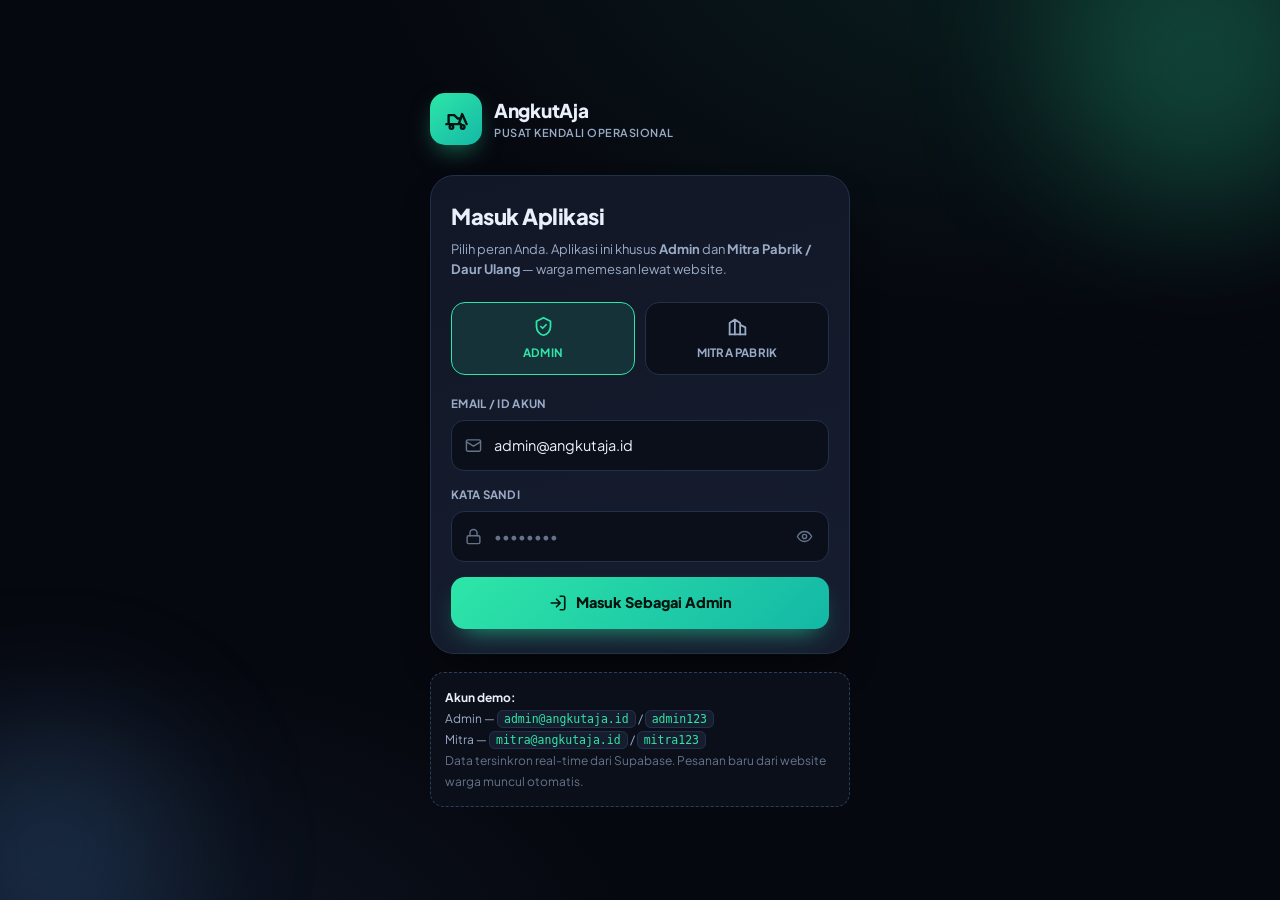
==== angkutaja-admin/index.html @ 64e27e25 "feat: aplikasi Pusat Kendali Admin & Mitra Pabrik (PWA, realtime Supabase)" ====
<!doctype html>
<html lang="id">
<head>
<meta charset="utf-8" />
<meta name="viewport" content="width=device-width, initial-scale=1, maximum-scale=1, viewport-fit=cover" />
<title>AngkutAja — Pusat Kendali Admin & Mitra</title>
<meta name="description" content="Aplikasi Pusat Kendali Admin & Mitra Pabrik AngkutAja. Terhubung real-time dua arah dengan website warga." />
<meta name="theme-color" content="#06080f" />
<meta name="apple-mobile-web-app-capable" content="yes" />
<meta name="mobile-web-app-capable" content="yes" />
<meta name="apple-mobile-web-app-status-bar-style" content="black-translucent" />
<meta name="apple-mobile-web-app-title" content="AngkutAja Admin" />
<meta name="application-name" content="AngkutAja Admin" />
<link rel="manifest" href="manifest.webmanifest" />
<link rel="apple-touch-icon" href="icons/icon-192.png" />
<link rel="icon" type="image/png" sizes="192x192" href="icons/icon-192.png" />
<link rel="preconnect" href="https://fonts.googleapis.com" />
<link rel="preconnect" href="https://fonts.gstatic.com" crossorigin />
<link href="https://fonts.googleapis.com/css2?family=Plus+Jakarta+Sans:wght@400;600;700;800&display=swap" rel="stylesheet" />
<link rel="stylesheet" href="styles.css" />
</head>
<body>

<!-- ============ SPLASH ============ -->
<div class="splash" id="splash">
  <div class="splash-logo">
    <svg viewBox="0 0 24 24" fill="none" stroke-width="2.1" stroke-linecap="round" stroke-linejoin="round">
      <path d="M3 17h13M14 17l3-9 4 9M5 17V9h5l3 3h3"/>
      <circle cx="7.5" cy="19.5" r="1.6"/><circle cx="17.5" cy="19.5" r="1.6"/>
    </svg>
  </div>
</div>

<!-- ============ LOGIN ============ -->
<section id="login">
  <span class="login-glow a"></span>
  <span class="login-glow b"></span>

  <div class="brand">
    <div class="brand-logo">
      <svg viewBox="0 0 24 24" fill="none" stroke-width="2.1" stroke-linecap="round" stroke-linejoin="round">
        <path d="M3 17h13M14 17l3-9 4 9M5 17V9h5l3 3h3"/>
        <circle cx="7.5" cy="19.5" r="1.6"/><circle cx="17.5" cy="19.5" r="1.6"/>
      </svg>
    </div>
    <div>
      <div class="brand-name">AngkutAja</div>
      <div class="brand-sub">Pusat Kendali Operasional</div>
    </div>
  </div>

  <div class="login-card">
    <h2 class="login-title">Masuk Aplikasi</h2>
    <p class="login-desc">Pilih peran Anda. Aplikasi ini khusus <b>Admin</b> dan <b>Mitra Pabrik / Daur Ulang</b> — warga memesan lewat website.</p>

    <div class="role-switch">
      <button class="role-btn on" data-role="ADMIN" id="roleAdmin">
        <svg viewBox="0 0 24 24" fill="none" stroke-width="2" stroke-linecap="round" stroke-linejoin="round">
          <path d="M12 2 4 6v6c0 5 3.4 9.1 8 10 4.6-.9 8-5 8-10V6z"/><path d="M9 12l2 2 4-4"/>
        </svg>
        <span>ADMIN</span>
      </button>
      <button class="role-btn" data-role="MITRA" id="roleMitra">
        <svg viewBox="0 0 24 24" fill="none" stroke-width="2" stroke-linecap="round" stroke-linejoin="round">
          <path d="M3 21V8l6-4v17M9 21V4l6 4v13M15 21V10l6 3v8"/><path d="M3 21h18"/>
        </svg>
        <span>MITRA PABRIK</span>
      </button>
    </div>

    <div class="err" id="loginErr">
      <svg viewBox="0 0 24 24" fill="none" stroke-width="2" stroke-linecap="round"><circle cx="12" cy="12" r="10"/><path d="M12 8v4M12 16h.01"/></svg>
      <span id="loginErrTxt"></span>
    </div>

    <div class="field">
      <label for="email">Email / ID Akun</label>
      <div class="input-wrap">
        <svg viewBox="0 0 24 24" fill="none" stroke-width="2" stroke-linecap="round" stroke-linejoin="round"><rect x="2" y="4" width="20" height="16" rx="2"/><path d="m2 7 10 6 10-6"/></svg>
        <input type="email" id="email" placeholder="admin@angkutaja.id" autocomplete="username" inputmode="email" />
      </div>
    </div>

    <div class="field">
      <label for="pass">Kata Sandi</label>
      <div class="input-wrap">
        <svg viewBox="0 0 24 24" fill="none" stroke-width="2" stroke-linecap="round" stroke-linejoin="round"><rect x="3" y="11" width="18" height="11" rx="2"/><path d="M7 11V7a5 5 0 0 1 10 0v4"/></svg>
        <input type="password" id="pass" placeholder="••••••••" autocomplete="current-password" />
        <button class="eye" id="eye" type="button" aria-label="Lihat kata sandi">
          <svg viewBox="0 0 24 24" fill="none" stroke-width="2" stroke-linecap="round" stroke-linejoin="round"><path d="M2 12s3.6-7 10-7 10 7 10 7-3.6 7-10 7-10-7-10-7Z"/><circle cx="12" cy="12" r="3"/></svg>
        </button>
      </div>
    </div>

    <button class="btn-primary" id="loginBtn" data-role="ADMIN">
      <svg viewBox="0 0 24 24" fill="none" stroke-width="2.2" stroke-linecap="round" stroke-linejoin="round"><path d="M15 3h4a2 2 0 0 1 2 2v14a2 2 0 0 1-2 2h-4"/><path d="m10 17 5-5-5-5M15 12H3"/></svg>
      <span id="loginBtnTxt">Masuk Sebagai Admin</span>
    </button>
  </div>

  <div class="hint-box">
    <b>Akun demo:</b><br />
    Admin — <code>admin@angkutaja.id</code> / <code>admin123</code><br />
    Mitra — <code>mitra@angkutaja.id</code> / <code>mitra123</code><br />
    <span style="color:var(--txt-3)">Data tersinkron real-time dari Supabase. Pesanan baru dari website warga muncul otomatis.</span>
  </div>
</section>

<!-- ============ APP ============ -->
<div id="app">
  <header class="topbar">
    <div class="topbar-row">
      <div class="avatar" id="avatar" data-role="ADMIN">
        <svg viewBox="0 0 24 24" fill="none" stroke-width="2" stroke-linecap="round" stroke-linejoin="round"><path d="M12 2 4 6v6c0 5 3.4 9.1 8 10 4.6-.9 8-5 8-10V6z"/><path d="M9 12l2 2 4-4"/></svg>
      </div>
      <div class="topbar-meta">
        <h1 id="userName">Super Admin AngkutAja</h1>
        <p><span class="dot" id="liveDot"></span><span id="liveTxt">Menghubungkan…</span></p>
      </div>
      <button class="icon-btn" id="bellBtn" style="position:relative" aria-label="Notifikasi">
        <svg viewBox="0 0 24 24" fill="none" stroke-width="2" stroke-linecap="round" stroke-linejoin="round"><path d="M18 8a6 6 0 0 0-12 0c0 7-3 9-3 9h18s-3-2-3-9"/><path d="M13.7 21a2 2 0 0 1-3.4 0"/></svg>
        <span class="badge" id="bellBadge" style="display:none">0</span>
      </button>
      <button class="icon-btn" id="refreshBtn" aria-label="Muat ulang">
        <svg viewBox="0 0 24 24" fill="none" stroke-width="2" stroke-linecap="round" stroke-linejoin="round"><path d="M3 12a9 9 0 0 1 15-6.7L21 8"/><path d="M21 3v5h-5"/><path d="M21 12a9 9 0 0 1-15 6.7L3 16"/><path d="M3 21v-5h5"/></svg>
      </button>
      <button class="icon-btn" id="logoutBtn" aria-label="Keluar">
        <svg viewBox="0 0 24 24" fill="none" stroke-width="2" stroke-linecap="round" stroke-linejoin="round"><path d="M9 21H5a2 2 0 0 1-2-2V5a2 2 0 0 1 2-2h4"/><path d="m16 17 5-5-5-5M21 12H9"/></svg>
      </button>
    </div>
    <nav class="tabs" id="tabs"></nav>
  </header>

  <main class="content">
    <section class="view on" id="v-orders"></section>
    <section class="view" id="v-mitra"></section>
    <section class="view" id="v-inventory"></section>
    <section class="view" id="v-notif"></section>
    <section class="view" id="v-profil"></section>
  </main>
</div>

<!-- ============ SHEET DETAIL ============ -->
<div class="sheet-bg" id="sheetBg"></div>
<div class="sheet" id="sheet">
  <div class="sheet-grip"></div>
  <div id="sheetContent"></div>
</div>

<!-- ============ NOTIFIKASI PESANAN BARU ============ -->
<div id="incoming">
  <div class="incoming-card">
    <div class="incoming-ring">
      <svg viewBox="0 0 24 24" fill="none" stroke-width="2" stroke-linecap="round" stroke-linejoin="round"><path d="M3 17h13M14 17l3-9 4 9M5 17V9h5l3 3h3"/><circle cx="7.5" cy="19.5" r="1.6"/><circle cx="17.5" cy="19.5" r="1.6"/></svg>
    </div>
    <h3>Pesanan Baru Masuk!</h3>
    <p id="incName">—</p>
    <p id="incAddr" style="font-size:12px;color:var(--txt-3)">—</p>
    <b class="price" id="incPrice">Rp 0</b>
    <div class="btn-row">
      <button class="btn-ghost" id="incLater">Nanti</button>
      <button class="btn-save" id="incOpen">
        <svg viewBox="0 0 24 24" fill="none" stroke-width="2.2" stroke-linecap="round" stroke-linejoin="round"><path d="M2 12s3.6-7 10-7 10 7 10 7-3.6 7-10 7-10-7-10-7Z"/><circle cx="12" cy="12" r="3"/></svg>
        Lihat Pesanan
      </button>
    </div>
  </div>
</div>

<div id="toasts"></div>

<script src="assets/supabase.js"></script>
<script src="app.js"></script>
</body>
</html>
---- angkutaja-admin/styles.css ----
:root {
  --bg: #06080f;
  --bg-2: #0b0f1a;
  --card: #111726;
  --card-2: #161d2f;
  --line: #22304a;
  --line-2: #2d3d5c;
  --txt: #eaf0fb;
  --txt-2: #9aabc7;
  --txt-3: #64748b;
  --brand: #2ee6a8;
  --brand-2: #14b8a6;
  --brand-dim: rgba(46, 230, 168, .12);
  --amber: #fbbf24;
  --amber-dim: rgba(251, 191, 36, .13);
  --blue: #60a5fa;
  --blue-dim: rgba(96, 165, 250, .13);
  --violet: #a78bfa;
  --violet-dim: rgba(167, 139, 250, .13);
  --rose: #fb7185;
  --rose-dim: rgba(251, 113, 133, .13);
  --radius: 16px;
  --shadow: 0 18px 40px -18px rgba(0, 0, 0, .85);
  --safe-top: env(safe-area-inset-top, 0px);
  --safe-bottom: env(safe-area-inset-bottom, 0px);
}

* { margin: 0; padding: 0; box-sizing: border-box; -webkit-tap-highlight-color: transparent; }

html, body {
  height: 100%;
  background: var(--bg);
  color: var(--txt);
  font-family: 'Plus Jakarta Sans', 'Inter', -apple-system, BlinkMacSystemFont, 'Segoe UI', Roboto, sans-serif;
  font-size: 15px;
  line-height: 1.5;
  overscroll-behavior-y: none;
  -webkit-font-smoothing: antialiased;
}

body { background:
  radial-gradient(1100px 620px at 82% -8%, rgba(46, 230, 168, .10), transparent 62%),
  radial-gradient(900px 520px at 8% 108%, rgba(96, 165, 250, .09), transparent 60%),
  var(--bg);
}

button, input, select, textarea { font: inherit; color: inherit; }
button { background: none; border: 0; cursor: pointer; }
a { color: var(--brand); text-decoration: none; }
::-webkit-scrollbar { width: 0; height: 0; }

/* ---------- LOGIN ---------- */
#login {
  position: fixed; inset: 0; z-index: 60;
  display: flex; flex-direction: column;
  padding: calc(var(--safe-top) + 22px) 20px calc(var(--safe-bottom) + 22px);
  overflow-y: auto;
}
.login-glow {
  position: absolute; border-radius: 999px; filter: blur(70px); pointer-events: none; z-index: -1;
}
.login-glow.a { width: 300px; height: 300px; background: rgba(46,230,168,.22); top: -90px; right: -70px; }
.login-glow.b { width: 260px; height: 260px; background: rgba(96,165,250,.18); bottom: -80px; left: -80px; }

.brand { display: flex; align-items: center; gap: 12px; margin-bottom: 30px; }
.brand-logo {
  width: 52px; height: 52px; border-radius: 15px; flex: 0 0 auto;
  background: linear-gradient(140deg, var(--brand), var(--brand-2));
  display: grid; place-items: center; box-shadow: 0 10px 26px -8px rgba(46,230,168,.55);
}
.brand-logo svg { width: 27px; height: 27px; stroke: #04140e; }
.brand-name { font-size: 19px; font-weight: 800; letter-spacing: -.3px; }
.brand-sub { font-size: 11px; color: var(--txt-2); font-weight: 600; letter-spacing: .5px; text-transform: uppercase; }

.login-card {
  background: linear-gradient(165deg, var(--card), var(--card-2));
  border: 1px solid var(--line); border-radius: 24px; padding: 24px 20px;
  box-shadow: var(--shadow); margin-bottom: 18px;
}
.login-title { font-size: 22px; font-weight: 800; letter-spacing: -.5px; margin-bottom: 6px; }
.login-desc { font-size: 13px; color: var(--txt-2); margin-bottom: 22px; line-height: 1.6; }

.role-switch { display: grid; grid-template-columns: 1fr 1fr; gap: 10px; margin-bottom: 20px; }
.role-btn {
  border: 1px solid var(--line); border-radius: 14px; padding: 13px 10px;
  display: flex; flex-direction: column; align-items: center; gap: 7px;
  background: var(--bg-2); transition: .18s; color: var(--txt-2);
}
.role-btn svg { width: 21px; height: 21px; stroke: currentColor; }
.role-btn span { font-size: 11.5px; font-weight: 700; letter-spacing: .2px; }
.role-btn.on { border-color: var(--brand); background: var(--brand-dim); color: var(--brand); }
.role-btn.on[data-role="MITRA"] { border-color: var(--violet); background: var(--violet-dim); color: var(--violet); }

.field { margin-bottom: 15px; }
.field label { display: block; font-size: 11.5px; font-weight: 700; color: var(--txt-2); margin-bottom: 7px; letter-spacing: .3px; text-transform: uppercase; }
.input-wrap { position: relative; display: flex; align-items: center; }
.input-wrap > svg { position: absolute; left: 14px; width: 17px; height: 17px; stroke: var(--txt-3); pointer-events: none; }
.field input {
  width: 100%; background: var(--bg-2); border: 1px solid var(--line); border-radius: 13px;
  padding: 14px 14px 14px 42px; font-size: 14.5px; transition: .18s; outline: none;
}
.field input:focus { border-color: var(--brand); box-shadow: 0 0 0 3px var(--brand-dim); }
.field input::placeholder { color: var(--txt-3); }
.eye { position: absolute; right: 8px; padding: 8px; display: grid; place-items: center; }
.eye svg { width: 17px; height: 17px; stroke: var(--txt-3); }

.btn-primary {
  width: 100%; padding: 15px; border-radius: 14px; font-size: 14.5px; font-weight: 800;
  background: linear-gradient(135deg, var(--brand), var(--brand-2)); color: #04140e;
  display: flex; align-items: center; justify-content: center; gap: 9px; transition: .18s;
  box-shadow: 0 12px 26px -12px rgba(46,230,168,.7); margin-top: 6px;
}
.btn-primary:active { transform: scale(.985); }
.btn-primary:disabled { opacity: .6; }
.btn-primary svg { width: 18px; height: 18px; stroke: #04140e; }
.btn-primary[data-role="MITRA"] { background: linear-gradient(135deg, var(--violet), #7c3aed); color: #fff; box-shadow: 0 12px 26px -12px rgba(167,139,250,.7); }
.btn-primary[data-role="MITRA"] svg { stroke: #fff; }

.err {
  display: none; align-items: center; gap: 9px; background: var(--rose-dim); border: 1px solid rgba(251,113,133,.35);
  color: var(--rose); border-radius: 12px; padding: 11px 13px; font-size: 12.5px; font-weight: 600; margin-bottom: 14px;
}
.err.show { display: flex; }
.err svg { width: 16px; height: 16px; stroke: currentColor; flex: 0 0 auto; }

.hint-box {
  background: var(--bg-2); border: 1px dashed var(--line-2); border-radius: 14px; padding: 14px;
  font-size: 12px; color: var(--txt-2); line-height: 1.75;
}
.hint-box b { color: var(--txt); font-weight: 700; }
.hint-box code { background: var(--card-2); border: 1px solid var(--line); padding: 1px 6px; border-radius: 6px; color: var(--brand); font-size: 11.5px; font-family: ui-monospace, monospace; }

/* ---------- APP SHELL ---------- */
#app { display: none; flex-direction: column; min-height: 100%; }
#app.on { display: flex; }

.topbar {
  position: sticky; top: 0; z-index: 30;
  background: rgba(6,8,15,.86); backdrop-filter: blur(18px); -webkit-backdrop-filter: blur(18px);
  border-bottom: 1px solid var(--line); padding: calc(var(--safe-top) + 12px) 16px 12px;
}
.topbar-row { display: flex; align-items: center; gap: 11px; }
.avatar {
  width: 40px; height: 40px; border-radius: 12px; flex: 0 0 auto; display: grid; place-items: center;
  background: var(--brand-dim); border: 1px solid rgba(46,230,168,.3); color: var(--brand);
}
.avatar[data-role="MITRA"] { background: var(--violet-dim); border-color: rgba(167,139,250,.3); color: var(--violet); }
.avatar svg { width: 20px; height: 20px; stroke: currentColor; }
.topbar-meta { flex: 1; min-width: 0; }
.topbar-meta h1 { font-size: 15px; font-weight: 800; letter-spacing: -.2px; white-space: nowrap; overflow: hidden; text-overflow: ellipsis; }
.topbar-meta p { font-size: 11px; color: var(--txt-2); display: flex; align-items: center; gap: 6px; }
.dot { width: 6px; height: 6px; border-radius: 999px; background: var(--txt-3); flex: 0 0 auto; }
.dot.live { background: var(--brand); box-shadow: 0 0 0 3px rgba(46,230,168,.18); animation: pulse 2s infinite; }
@keyframes pulse { 0%,100% { opacity: 1; } 50% { opacity: .45; } }
.icon-btn {
  width: 38px; height: 38px; border-radius: 11px; display: grid; place-items: center; flex: 0 0 auto;
  background: var(--card); border: 1px solid var(--line); color: var(--txt-2); transition: .18s;
}
.icon-btn:active { transform: scale(.94); }
.icon-btn svg { width: 18px; height: 18px; stroke: currentColor; }
.badge { position: absolute; top: 4px; right: 4px; min-width: 16px; height: 16px; border-radius: 999px; background: var(--rose); color: #fff; font-size: 9.5px; font-weight: 800; display: grid; place-items: center; padding: 0 4px; }

.tabs { display: flex; gap: 7px; margin-top: 13px; overflow-x: auto; scrollbar-width: none; }
.tab {
  flex: 0 0 auto; padding: 8px 14px; border-radius: 11px; font-size: 12.5px; font-weight: 700;
  background: var(--card); border: 1px solid var(--line); color: var(--txt-2); transition: .18s;
  display: flex; align-items: center; gap: 7px;
}
.tab svg { width: 15px; height: 15px; stroke: currentColor; }
.tab.on { background: var(--brand-dim); border-color: rgba(46,230,168,.4); color: var(--brand); }

.content { flex: 1; padding: 16px 16px calc(var(--safe-bottom) + 26px); }
.view { display: none; }
.view.on { display: block; animation: fade .25s ease; }
@keyframes fade { from { opacity: 0; transform: translateY(6px); } to { opacity: 1; transform: none; } }

.stats { display: grid; grid-template-columns: repeat(2, 1fr); gap: 10px; margin-bottom: 18px; }
.stat { background: linear-gradient(160deg, var(--card), var(--card-2)); border: 1px solid var(--line); border-radius: 15px; padding: 14px; }
.stat-top { display: flex; align-items: center; justify-content: space-between; margin-bottom: 8px; }
.stat-ico { width: 30px; height: 30px; border-radius: 9px; display: grid; place-items: center; }
.stat-ico svg { width: 15px; height: 15px; stroke: currentColor; }
.stat-val { font-size: 23px; font-weight: 800; letter-spacing: -.7px; line-height: 1; }
.stat-lbl { font-size: 11px; color: var(--txt-2); font-weight: 600; margin-top: 5px; }

.sec-head { display: flex; align-items: center; justify-content: space-between; margin: 4px 0 12px; }
.sec-head h2 { font-size: 15px; font-weight: 800; letter-spacing: -.2px; }
.sec-head span { font-size: 11.5px; color: var(--txt-2); font-weight: 600; }

.filters { display: flex; gap: 7px; overflow-x: auto; padding-bottom: 12px; scrollbar-width: none; }
.chip {
  flex: 0 0 auto; padding: 7px 13px; border-radius: 999px; font-size: 12px; font-weight: 700;
  background: var(--card); border: 1px solid var(--line); color: var(--txt-2); transition: .18s;
}
.chip.on { background: var(--txt); border-color: var(--txt); color: var(--bg); }

.card {
  background: linear-gradient(160deg, var(--card), var(--card-2)); border: 1px solid var(--line);
  border-radius: 16px; padding: 15px; margin-bottom: 11px; transition: .18s;
}
.card:active { transform: scale(.99); }
.card-top { display: flex; align-items: flex-start; justify-content: space-between; gap: 10px; margin-bottom: 11px; }
.card-id { font-size: 12px; font-weight: 800; color: var(--brand); font-family: ui-monospace, monospace; letter-spacing: .3px; }
.card-name { font-size: 14.5px; font-weight: 800; letter-spacing: -.2px; margin-top: 3px; }
.card-rows { display: flex; flex-direction: column; gap: 8px; }
.card-row { display: flex; align-items: flex-start; gap: 9px; font-size: 12.5px; color: var(--txt-2); }
.card-row svg { width: 14px; height: 14px; stroke: var(--txt-3); flex: 0 0 auto; margin-top: 2px; }
.card-row b { color: var(--txt); font-weight: 700; }
.card-foot { display: flex; align-items: center; justify-content: space-between; margin-top: 13px; padding-top: 12px; border-top: 1px solid var(--line); }
.price { font-size: 16px; font-weight: 800; color: var(--brand); letter-spacing: -.4px; }

.tag { display: inline-flex; align-items: center; gap: 5px; padding: 5px 10px; border-radius: 999px; font-size: 10.5px; font-weight: 800; letter-spacing: .3px; white-space: nowrap; }
.tag svg { width: 12px; height: 12px; stroke: currentColor; }
.t-PENDING { background: var(--amber-dim); color: var(--amber); border: 1px solid rgba(251,191,36,.3); }
.t-CONFIRMED { background: var(--blue-dim); color: var(--blue); border: 1px solid rgba(96,165,250,.3); }
.t-IN_PROGRESS { background: var(--violet-dim); color: var(--violet); border: 1px solid rgba(167,139,250,.3); }
.t-COMPLETED { background: var(--brand-dim); color: var(--brand); border: 1px solid rgba(46,230,168,.3); }
.t-CANCELLED { background: var(--rose-dim); color: var(--rose); border: 1px solid rgba(251,113,133,.3); }

.empty { text-align: center; padding: 48px 20px; color: var(--txt-3); }
.empty svg { width: 42px; height: 42px; stroke: var(--line-2); margin-bottom: 13px; }
.empty p { font-size: 13px; font-weight: 600; }

.notif {
  background: var(--card); border: 1px solid var(--line); border-radius: 14px; padding: 14px;
  margin-bottom: 10px; display: flex; gap: 12px; align-items: flex-start;
}
.notif.unread { border-color: rgba(46,230,168,.35); background: linear-gradient(160deg, var(--card), rgba(46,230,168,.05)); }
.notif-ico { width: 34px; height: 34px; border-radius: 10px; display: grid; place-items: center; flex: 0 0 auto; background: var(--brand-dim); color: var(--brand); }
.notif-ico svg { width: 16px; height: 16px; stroke: currentColor; }
.notif-body { flex: 1; min-width: 0; }
.notif-body h4 { font-size: 13.5px; font-weight: 800; margin-bottom: 4px; }
.notif-body p { font-size: 12.5px; color: var(--txt-2); line-height: 1.55; }
.notif-body time { font-size: 10.5px; color: var(--txt-3); display: block; margin-top: 7px; font-weight: 600; }

/* ---------- SHEET ---------- */
.sheet-bg { position: fixed; inset: 0; background: rgba(3,5,10,.72); backdrop-filter: blur(5px); z-index: 50; opacity: 0; pointer-events: none; transition: .25s; }
.sheet-bg.on { opacity: 1; pointer-events: auto; }
.sheet {
  position: fixed; left: 0; right: 0; bottom: 0; z-index: 51; max-height: 92vh; overflow-y: auto;
  background: linear-gradient(170deg, var(--card), var(--bg-2));
  border-radius: 26px 26px 0 0; border-top: 1px solid var(--line-2);
  padding: 10px 18px calc(var(--safe-bottom) + 24px);
  transform: translateY(102%); transition: transform .3s cubic-bezier(.32,.72,0,1), visibility .3s;
  visibility: hidden;
}
.sheet.on { transform: none; visibility: visible; }
.sheet-grip { width: 38px; height: 4px; border-radius: 999px; background: var(--line-2); margin: 6px auto 16px; }
.sheet-head { display: flex; align-items: center; justify-content: space-between; margin-bottom: 18px; }
.sheet-head h3 { font-size: 17px; font-weight: 800; letter-spacing: -.3px; }

.detail-block { background: var(--bg-2); border: 1px solid var(--line); border-radius: 14px; padding: 14px; margin-bottom: 12px; }
.detail-block h4 { font-size: 11px; font-weight: 800; color: var(--txt-2); text-transform: uppercase; letter-spacing: .5px; margin-bottom: 11px; }
.detail-line { display: flex; justify-content: space-between; gap: 12px; font-size: 13px; padding: 6px 0; }
.detail-line span:first-child { color: var(--txt-2); }
.detail-line span:last-child { font-weight: 700; text-align: right; }

.status-grid { display: grid; grid-template-columns: 1fr 1fr; gap: 9px; }
.status-opt {
  padding: 13px 10px; border-radius: 13px; border: 1px solid var(--line); background: var(--bg-2);
  font-size: 12px; font-weight: 700; display: flex; align-items: center; justify-content: center; gap: 7px; transition: .18s;
}
.status-opt svg { width: 15px; height: 15px; stroke: currentColor; }
.status-opt.on { border-color: currentColor; }
.status-opt[data-s="CONFIRMED"] { color: var(--blue); }
.status-opt[data-s="IN_PROGRESS"] { color: var(--violet); }
.status-opt[data-s="COMPLETED"] { color: var(--brand); }
.status-opt[data-s="CANCELLED"] { color: var(--rose); }
.status-opt[data-s="PENDING"] { color: var(--amber); }
.status-opt.on[data-s="CONFIRMED"] { background: var(--blue-dim); }
.status-opt.on[data-s="IN_PROGRESS"] { background: var(--violet-dim); }
.status-opt.on[data-s="COMPLETED"] { background: var(--brand-dim); }
.status-opt.on[data-s="CANCELLED"] { background: var(--rose-dim); }
.status-opt.on[data-s="PENDING"] { background: var(--amber-dim); }

textarea.note {
  width: 100%; background: var(--bg-2); border: 1px solid var(--line); border-radius: 13px;
  padding: 13px; font-size: 13.5px; resize: none; outline: none; min-height: 78px; margin-top: 4px;
}
textarea.note:focus { border-color: var(--brand); box-shadow: 0 0 0 3px var(--brand-dim); }

.btn-row { display: flex; gap: 10px; margin-top: 16px; }
.btn-ghost { flex: 1; padding: 14px; border-radius: 13px; border: 1px solid var(--line); background: var(--bg-2); font-size: 13.5px; font-weight: 700; color: var(--txt-2); }
.btn-save { flex: 1.4; padding: 14px; border-radius: 13px; font-size: 13.5px; font-weight: 800; background: linear-gradient(135deg, var(--brand), var(--brand-2)); color: #04140e; display: flex; align-items: center; justify-content: center; gap: 8px; }
.btn-save svg { width: 16px; height: 16px; stroke: #04140e; }
.btn-save:disabled { opacity: .6; }

/* ---------- TOAST + ALERT ---------- */
#toasts { position: fixed; top: calc(var(--safe-top) + 10px); left: 12px; right: 12px; z-index: 90; display: flex; flex-direction: column; gap: 8px; pointer-events: none; }
.toast {
  background: rgba(17,23,38,.97); border: 1px solid var(--line-2); border-radius: 14px; padding: 12px 14px;
  display: flex; align-items: center; gap: 11px; box-shadow: var(--shadow); animation: slideIn .3s ease;
}
@keyframes slideIn { from { opacity: 0; transform: translateY(-14px); } to { opacity: 1; transform: none; } }
.toast-ico { width: 30px; height: 30px; border-radius: 9px; display: grid; place-items: center; flex: 0 0 auto; }
.toast-ico svg { width: 15px; height: 15px; stroke: currentColor; }
.toast-body { flex: 1; min-width: 0; }
.toast-body b { font-size: 13px; font-weight: 800; display: block; }
.toast-body span { font-size: 11.5px; color: var(--txt-2); }
.toast.ok .toast-ico { background: var(--brand-dim); color: var(--brand); }
.toast.info .toast-ico { background: var(--blue-dim); color: var(--blue); }
.toast.warn .toast-ico { background: var(--rose-dim); color: var(--rose); }

#incoming { position: fixed; inset: 0; z-index: 80; background: rgba(3,5,10,.85); backdrop-filter: blur(7px); display: none; place-items: center; padding: 22px; }
#incoming.on { display: grid; }
.incoming-card { background: linear-gradient(165deg, var(--card), var(--card-2)); border: 1px solid rgba(46,230,168,.4); border-radius: 24px; padding: 26px 22px; text-align: center; max-width: 340px; width: 100%; box-shadow: 0 0 60px -12px rgba(46,230,168,.4); }
.incoming-ring { width: 66px; height: 66px; border-radius: 999px; background: var(--brand-dim); border: 2px solid rgba(46,230,168,.5); display: grid; place-items: center; margin: 0 auto 17px; animation: ring 1.4s infinite; }
@keyframes ring { 0%,100% { transform: scale(1); box-shadow: 0 0 0 0 rgba(46,230,168,.4); } 50% { transform: scale(1.06); box-shadow: 0 0 0 16px rgba(46,230,168,0); } }
.incoming-ring svg { width: 30px; height: 30px; stroke: var(--brand); }
.incoming-card h3 { font-size: 18px; font-weight: 800; margin-bottom: 7px; }
.incoming-card p { font-size: 13px; color: var(--txt-2); margin-bottom: 4px; }
.incoming-card .price { font-size: 20px; margin: 12px 0 20px; display: block; }

.splash { position: fixed; inset: 0; z-index: 99; display: grid; place-items: center; background: var(--bg); transition: opacity .4s; }
.splash.off { opacity: 0; pointer-events: none; }
.splash-logo { width: 68px; height: 68px; border-radius: 20px; background: linear-gradient(140deg, var(--brand), var(--brand-2)); display: grid; place-items: center; animation: pop .5s ease; }
@keyframes pop { from { transform: scale(.8); opacity: 0; } to { transform: none; opacity: 1; } }
.splash-logo svg { width: 34px; height: 34px; stroke: #04140e; }

@media (min-width: 620px) {
  .stats { grid-template-columns: repeat(4, 1fr); }
  .content { max-width: 720px; margin: 0 auto; width: 100%; }
  #login { align-items: center; justify-content: center; }
  .login-card { max-width: 420px; width: 100%; }
  .hint-box { max-width: 420px; width: 100%; }
  .brand { max-width: 420px; width: 100%; }
  .sheet { max-width: 560px; margin: 0 auto; border-radius: 26px 26px 0 0; }
}
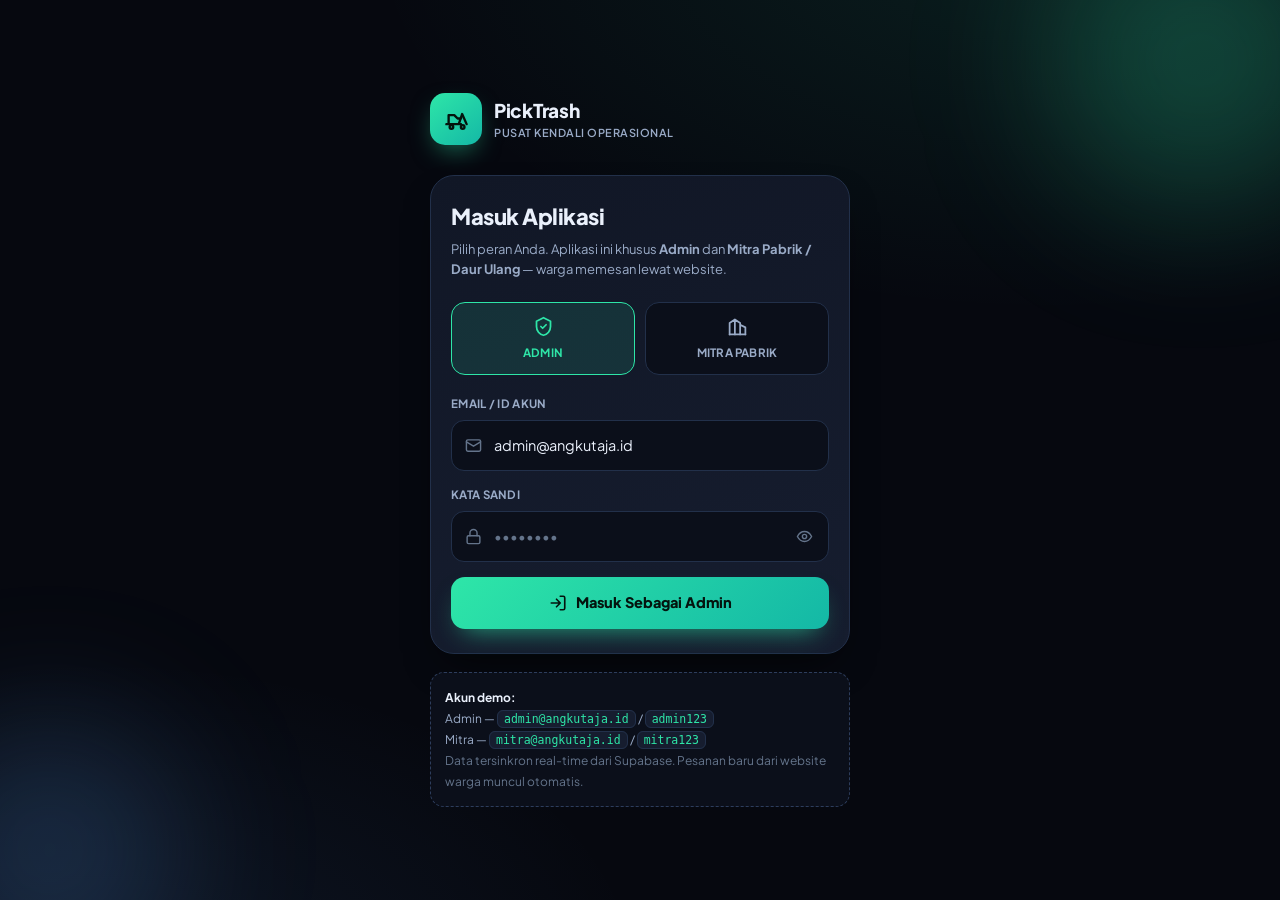
==== commit 6dc5269b: "feat(brand): admin-app PickTrash rebrand" ====
--- a/angkutaja-admin/index.html
+++ b/angkutaja-admin/index.html
@@ -3,20 +3,26 @@
 <head>
 <meta charset="utf-8" />
 <meta name="viewport" content="width=device-width, initial-scale=1, maximum-scale=1, viewport-fit=cover" />
-<title>AngkutAja — Pusat Kendali Admin & Mitra</title>
-<meta name="description" content="Aplikasi Pusat Kendali Admin & Mitra Pabrik AngkutAja. Terhubung real-time dua arah dengan website warga." />
+<title>PickTrash — Pusat Kendali Admin & Mitra</title>
+<meta name="description" content="Aplikasi Pusat Kendali Admin & Mitra Pabrik PickTrash. Terhubung real-time dua arah dengan website warga." />
 <meta name="theme-color" content="#06080f" />
 <meta name="apple-mobile-web-app-capable" content="yes" />
 <meta name="mobile-web-app-capable" content="yes" />
 <meta name="apple-mobile-web-app-status-bar-style" content="black-translucent" />
-<meta name="apple-mobile-web-app-title" content="AngkutAja Admin" />
-<meta name="application-name" content="AngkutAja Admin" />
+<meta name="apple-mobile-web-app-title" content="PickTrash Admin" />
+<meta name="application-name" content="PickTrash Admin" />
 <link rel="manifest" href="manifest.webmanifest" />
 <link rel="apple-touch-icon" href="icons/icon-192.png" />
 <link rel="icon" type="image/png" sizes="192x192" href="icons/icon-192.png" />
+<!-- Font dimuat ASINKRON agar tidak memblokir render (aplikasi tetap
+     tampil walau offline / sinyal lemah, memakai font sistem). -->
 <link rel="preconnect" href="https://fonts.googleapis.com" />
 <link rel="preconnect" href="https://fonts.gstatic.com" crossorigin />
-<link href="https://fonts.googleapis.com/css2?family=Plus+Jakarta+Sans:wght@400;600;700;800&display=swap" rel="stylesheet" />
+<link rel="stylesheet" media="print" onload="this.media='all'"
+      href="https://fonts.googleapis.com/css2?family=Plus+Jakarta+Sans:wght@400;600;700;800&display=swap" />
+<noscript>
+  <link rel="stylesheet" href="https://fonts.googleapis.com/css2?family=Plus+Jakarta+Sans:wght@400;600;700;800&display=swap" />
+</noscript>
 <link rel="stylesheet" href="styles.css" />
 </head>
 <body>
@@ -44,7 +50,7 @@
       </svg>
     </div>
     <div>
-      <div class="brand-name">AngkutAja</div>
+      <div class="brand-name">PickTrash</div>
       <div class="brand-sub">Pusat Kendali Operasional</div>
     </div>
   </div>
@@ -114,7 +120,7 @@
         <svg viewBox="0 0 24 24" fill="none" stroke-width="2" stroke-linecap="round" stroke-linejoin="round"><path d="M12 2 4 6v6c0 5 3.4 9.1 8 10 4.6-.9 8-5 8-10V6z"/><path d="M9 12l2 2 4-4"/></svg>
       </div>
       <div class="topbar-meta">
-        <h1 id="userName">Super Admin AngkutAja</h1>
+        <h1 id="userName">Super Admin PickTrash</h1>
         <p><span class="dot" id="liveDot"></span><span id="liveTxt">Menghubungkan…</span></p>
       </div>
       <button class="icon-btn" id="bellBtn" style="position:relative" aria-label="Notifikasi">
